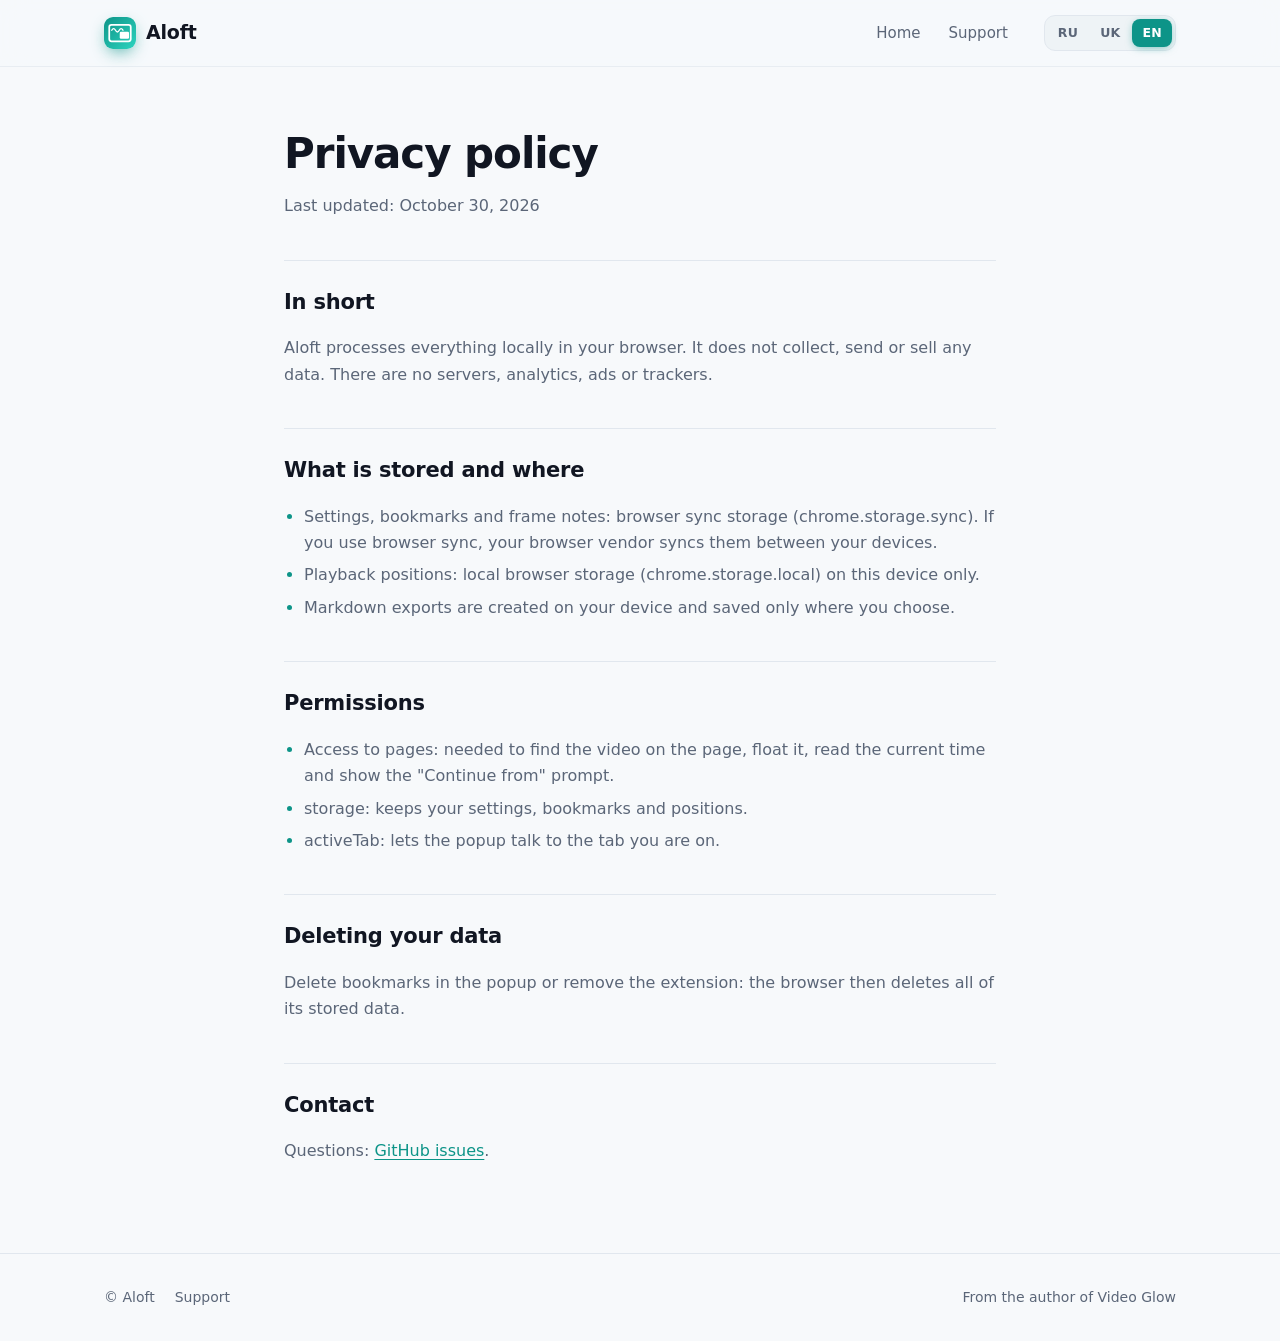
==== docs/privacy.html @ 87ee79db "Rename the product to Aloft" ====
<!doctype html>
<html lang="en">
<head>
  <meta charset="utf-8">
  <meta name="viewport" content="width=device-width, initial-scale=1">
  <title>Aloft — Privacy policy</title>
  <link rel="icon" href="img/logo.svg" type="image/svg+xml">
  <link rel="stylesheet" href="style.css">
</head>
<body data-page="privacy">
<header class="top">
  <div class="wrap">
    <a class="brand" href="index.html"><img src="img/logo.svg" alt="">Aloft</a>
    <nav class="links"><a href="index.html" data-i18n="navHome">Home</a><a href="support.html" data-i18n="navSupport">Support</a></nav>
    <div class="langs"><button data-lang="ru">RU</button><button data-lang="uk">UK</button><button data-lang="en">EN</button></div>
  </div>
</header>
<main class="wrap page">
  <h1 data-i18n="pvTitle">Privacy policy</h1>
  <p data-i18n="pvUpdated">Last updated: October 30, 2026</p>
  <h2 data-i18n="pvShortT">In short</h2>
  <p data-i18n="pvShortD">Aloft processes everything locally in your browser. It does not collect, send or sell any data. There are no servers, analytics, ads or trackers.</p>
  <h2 data-i18n="pvStoreT">What is stored and where</h2>
  <ul>
    <li data-i18n="pvStore1">Settings, bookmarks and frame notes: browser sync storage (chrome.storage.sync). If you use browser sync, your browser vendor syncs them between your devices.</li>
    <li data-i18n="pvStore2">Playback positions: local browser storage (chrome.storage.local) on this device only.</li>
    <li data-i18n="pvStore3">Markdown exports are created on your device and saved only where you choose.</li>
  </ul>
  <h2 data-i18n="pvPermT">Permissions</h2>
  <ul>
    <li data-i18n="pvPerm1">Access to pages: needed to find the video on the page, float it, read the current time and show the "Continue from" prompt.</li>
    <li data-i18n="pvPerm2">storage: keeps your settings, bookmarks and positions.</li>
    <li data-i18n="pvPerm3">activeTab: lets the popup talk to the tab you are on.</li>
  </ul>
  <h2 data-i18n="pvDelT">Deleting your data</h2>
  <p data-i18n="pvDelD">Delete bookmarks in the popup or remove the extension: the browser then deletes all of its stored data.</p>
  <h2 data-i18n="pvContactT">Contact</h2>
  <p data-i18n="pvContactD">Questions: <a href="https://github.com/vkardin/floatr/issues">GitHub issues</a>.</p>
</main>
<footer><div class="wrap"><span>© Aloft</span><a href="support.html" data-i18n="navSupport">Support</a><a class="sp" href="https://github.com/vkardin/video-glow" data-i18n="fromAuthor">From the author of Video Glow</a></div></footer>
<script src="i18n.js"></script>
<script src="app.js"></script>
</body>
</html>
---- docs/style.css ----
:root{--bg:#0b0e14;--bg2:#10151f;--card:#151b27;--card2:#1a2130;--line:#232b3b;--line2:#2f3a4f;--text:#e8ecf3;--muted:#94a0b5;--accent:#2dd4bf;--accent2:#0d9488;--glow:rgba(45,212,191,.18);--violet:rgba(129,140,248,.14);--ink:#06201d;--radius:18px;--shadow:0 1px 0 rgba(255,255,255,.04) inset,0 10px 30px -12px rgba(0,0,0,.6)}
@media (prefers-color-scheme:light){:root{--bg:#f7f9fb;--bg2:#eef3f6;--card:#fff;--card2:#fbfdfd;--line:#e1e7ee;--line2:#cdd7e1;--text:#111622;--muted:#5b6678;--accent:#0d9488;--accent2:#0f766e;--glow:rgba(13,148,136,.14);--violet:rgba(99,102,241,.10);--ink:#fff;--shadow:0 1px 2px rgba(16,24,40,.04),0 12px 32px -16px rgba(16,24,40,.18)}}
*{box-sizing:border-box}
html{scroll-behavior:smooth;scroll-padding-top:80px;-webkit-text-size-adjust:100%}
body{margin:0;background:var(--bg);color:var(--text);font:16px/1.65 Inter,system-ui,-apple-system,"Segoe UI",Roboto,sans-serif;-webkit-font-smoothing:antialiased;text-rendering:optimizeLegibility;overflow-x:clip}
::selection{background:color-mix(in srgb,var(--accent) 35%,transparent)}
a{color:var(--accent);text-underline-offset:3px}
a:hover{color:color-mix(in srgb,var(--accent) 80%,var(--text))}
:focus-visible{outline:2px solid var(--accent);outline-offset:3px;border-radius:8px}
.wrap{max-width:1120px;margin:0 auto;padding:0 24px}

/* Header */
header.top{position:sticky;top:0;z-index:10;background:color-mix(in srgb,var(--bg) 78%,transparent);backdrop-filter:saturate(160%) blur(14px);-webkit-backdrop-filter:saturate(160%) blur(14px);border-bottom:1px solid color-mix(in srgb,var(--line) 70%,transparent)}
header.top .wrap{display:flex;align-items:center;gap:24px;height:66px}
.brand{display:flex;align-items:center;gap:10px;font-weight:700;font-size:19px;letter-spacing:-.01em;color:var(--text);text-decoration:none}
.brand:hover{color:var(--text)}
.brand img{width:32px;height:32px;border-radius:9px;box-shadow:0 6px 18px -6px var(--accent)}
nav.links{display:flex;gap:4px;margin-left:auto}
nav.links a{color:var(--muted);text-decoration:none;font-size:15px;font-weight:500;padding:6px 12px;border-radius:9px;transition:color .15s,background .15s}
nav.links a:hover{color:var(--text);background:color-mix(in srgb,var(--text) 6%,transparent)}
.langs{display:flex;gap:2px;background:var(--bg2);border:1px solid var(--line);border-radius:11px;padding:3px}
.langs button{font:inherit;font-size:12.5px;font-weight:600;letter-spacing:.02em;border:0;background:none;color:var(--muted);padding:4px 10px;border-radius:8px;cursor:pointer;transition:color .15s,background .15s}
.langs button:hover{color:var(--text)}
.langs button.on{background:var(--accent);color:var(--ink);box-shadow:0 2px 8px -2px color-mix(in srgb,var(--accent) 60%,transparent)}

/* Hero */
main.wrap{position:relative}
main.wrap:not(.page)::before{content:"";position:absolute;z-index:-1;inset:-66px calc(50% - 50vw) 0;pointer-events:none;background:radial-gradient(520px 340px at 72% 46%,var(--glow),transparent 70%),radial-gradient(460px 300px at 18% 18%,var(--violet),transparent 70%)}
.hero{padding:88px 0 80px;display:grid;grid-template-columns:1.05fr 1fr;gap:56px;align-items:center}
.hero h1{font-size:clamp(36px,5.2vw,58px);line-height:1.05;margin:0 0 20px;letter-spacing:-.03em;font-weight:800;text-wrap:balance}
.hero h1 em{font-style:normal;background:linear-gradient(100deg,var(--accent) 10%,#818cf8 95%);-webkit-background-clip:text;background-clip:text;color:transparent}
.hero p.lead{color:var(--muted);font-size:18.5px;line-height:1.6;margin:0 0 32px;max-width:34em;text-wrap:pretty}
.cta{display:flex;gap:12px;flex-wrap:wrap}
.btn{display:inline-flex;align-items:center;gap:8px;padding:12px 22px;border-radius:12px;font-weight:600;text-decoration:none;border:1px solid var(--line2);color:var(--text);background:var(--card);transition:transform .15s,box-shadow .2s,background .2s,border-color .2s}
.btn:hover{color:var(--text);transform:translateY(-1px);border-color:color-mix(in srgb,var(--accent) 45%,var(--line2))}
.btn:active{transform:none}
.btn.primary{background:linear-gradient(180deg,color-mix(in srgb,var(--accent) 88%,#fff),var(--accent));color:var(--ink);border-color:transparent;box-shadow:0 10px 28px -10px var(--accent),0 1px 0 rgba(255,255,255,.35) inset}
.btn.primary:hover{color:var(--ink);box-shadow:0 14px 34px -10px var(--accent),0 1px 0 rgba(255,255,255,.35) inset}

/* Demo window */
.demo{position:relative;aspect-ratio:16/11;border-radius:var(--radius);background:linear-gradient(180deg,var(--card2),var(--card));border:1px solid var(--line2);overflow:hidden;box-shadow:0 40px 90px -30px rgba(0,0,0,.55),0 0 0 1px rgba(255,255,255,.02)}
.demo::before{content:"";position:absolute;left:0;right:0;top:0;height:34px;border-bottom:1px solid var(--line);background-color:var(--bg2);background-image:radial-gradient(circle at 18px 17px,#ff5f57 5px,transparent 5.5px),radial-gradient(circle at 36px 17px,#febc2e 5px,transparent 5.5px),radial-gradient(circle at 54px 17px,#28c840 5px,transparent 5.5px)}
.demo .doc{position:absolute;inset:34px 0 0;padding:22px}
.demo .bar{height:12px;border-radius:6px;background:var(--bg2);margin-bottom:13px}
.demo .bar.s{width:60%}.demo .bar.m{width:80%}
.pip{position:absolute;right:18px;bottom:18px;width:58%;aspect-ratio:16/9;border-radius:14px;overflow:hidden;background:radial-gradient(120% 90% at 20% 10%,#14b8a6 0,transparent 55%),linear-gradient(135deg,#0f766e,#1e3a5f 55%,#3730a3);box-shadow:0 24px 60px -12px rgba(0,0,0,.6),0 0 0 1px rgba(255,255,255,.12) inset;animation:float 6s ease-in-out infinite}
.pip .sub{position:absolute;left:50%;bottom:44px;transform:translateX(-50%);background:rgba(0,0,0,.72);color:#fff;font-size:13px;padding:3px 10px;border-radius:6px;white-space:nowrap}
.pip .ctl{position:absolute;left:0;right:0;bottom:0;display:flex;gap:10px;align-items:center;padding:8px 12px;background:linear-gradient(transparent,rgba(0,0,0,.75));color:#fff;font-size:12px}
.pip .ctl i{width:16px;height:16px;border-radius:4px;background:rgba(255,255,255,.85);display:inline-block}
.pip .ctl b{margin-left:auto;color:#5eead4;font-variant-numeric:tabular-nums}
.pip .wave{position:absolute;left:12%;right:12%;top:30%;height:40px}
.toast{position:absolute;left:22px;top:46%;z-index:2;background:rgba(17,20,28,.94);color:#fff;font-size:13px;padding:8px 10px 8px 12px;border-radius:11px;display:flex;gap:10px;align-items:center;box-shadow:0 14px 34px -10px rgba(0,0,0,.6),0 0 0 1px rgba(255,255,255,.08) inset;animation:pop .6s .3s both cubic-bezier(.2,.9,.3,1.2)}
.toast span{background:#2dd4bf;color:#06201d;padding:3px 9px;border-radius:7px;font-weight:600}
@keyframes float{50%{transform:translateY(-8px)}}
@keyframes pop{from{opacity:0;transform:translateY(8px) scale(.96)}}

/* Sections */
section{padding:88px 0;position:relative}
section h2{font-size:clamp(28px,3.6vw,40px);line-height:1.15;margin:0 0 12px;letter-spacing:-.025em;font-weight:750;text-wrap:balance}
section .sub{color:var(--muted);font-size:17px;margin:0 0 40px;max-width:44em;text-wrap:pretty}
.alt{background:var(--bg2);border-block:1px solid color-mix(in srgb,var(--line) 60%,transparent)}
.grid{display:grid;grid-template-columns:repeat(3,1fr);gap:18px}
.card{position:relative;background:var(--card);border:1px solid var(--line);border-radius:var(--radius);padding:26px;box-shadow:var(--shadow);transition:transform .2s,border-color .2s,box-shadow .2s}
.grid .card:hover{transform:translateY(-3px);border-color:color-mix(in srgb,var(--accent) 40%,var(--line))}
.card h3{margin:16px 0 8px;font-size:17.5px;line-height:1.3;letter-spacing:-.01em}
.card p{margin:0;color:var(--muted);font-size:15px;line-height:1.6}
.ico{width:44px;height:44px;border-radius:13px;background:linear-gradient(140deg,color-mix(in srgb,var(--accent) 26%,transparent),color-mix(in srgb,var(--accent) 8%,transparent));border:1px solid color-mix(in srgb,var(--accent) 28%,transparent);color:var(--accent);display:grid;place-items:center;font-size:21px;line-height:1}
.steps{counter-reset:s;display:grid;grid-template-columns:repeat(3,1fr);gap:18px;position:relative}
.steps::before{content:"";position:absolute;left:44px;right:44px;top:43px;height:2px;background:linear-gradient(90deg,var(--accent),color-mix(in srgb,var(--accent) 15%,transparent));opacity:.45}
.steps .card::before{counter-increment:s;content:counter(s);position:relative;display:grid;place-items:center;width:36px;height:36px;border-radius:50%;background:var(--accent);color:var(--ink);font-weight:700;box-shadow:0 0 0 6px var(--card),0 6px 16px -4px var(--accent)}

/* FAQ */
details.faq{background:var(--card);border:1px solid var(--line);border-radius:14px;margin-bottom:10px;transition:border-color .2s,box-shadow .2s}
details.faq:hover{border-color:var(--line2)}
details.faq[open]{border-color:color-mix(in srgb,var(--accent) 40%,var(--line));box-shadow:var(--shadow)}
details.faq summary{cursor:pointer;font-weight:600;list-style:none;display:flex;align-items:center;gap:16px;justify-content:space-between;padding:16px 20px}
details.faq summary::-webkit-details-marker{display:none}
details.faq summary::after{content:"";flex:none;width:9px;height:9px;border-right:2px solid var(--muted);border-bottom:2px solid var(--muted);transform:translateY(-3px) rotate(45deg);transition:transform .2s}
details.faq[open] summary::after{transform:translateY(2px) rotate(225deg);border-color:var(--accent)}
details.faq p{color:var(--muted);margin:0;padding:0 20px 18px}

/* Footer */
footer{border-top:1px solid var(--line);padding:32px 0;color:var(--muted);font-size:14px}
footer .wrap{display:flex;gap:20px;flex-wrap:wrap;align-items:center}
footer a{color:var(--muted);text-decoration:none;transition:color .15s}
footer a:hover{color:var(--text)}
footer .sp{margin-left:auto}

/* Support / privacy pages */
.page{padding:64px 24px 72px;max-width:760px}
.page h1{font-size:clamp(32px,4.4vw,42px);line-height:1.1;letter-spacing:-.025em;margin:0 0 16px}
.page h2{font-size:21px;letter-spacing:-.01em;margin:40px 0 10px;padding-top:24px;border-top:1px solid var(--line)}
.page p,.page li{color:var(--muted)}
.page ul{padding-left:20px}
.page li{margin:6px 0}
.page li::marker{color:var(--accent)}

@media (max-width:860px){
  .hero{grid-template-columns:1fr;padding:48px 0 56px;gap:40px}
  .grid,.steps{grid-template-columns:1fr}
  .steps::before{display:none}
  section{padding:64px 0}
  header.top .wrap{flex-wrap:wrap;height:auto;padding-top:10px;row-gap:4px}
  .langs{margin-left:auto}
  nav.links{order:3;width:calc(100% + 24px);margin:0 -12px;overflow-x:auto;scrollbar-width:none;padding-bottom:6px}
  nav.links::-webkit-scrollbar{display:none}
  nav.links a{white-space:nowrap}
  html{scroll-padding-top:110px}
}
@media (max-width:520px){
  .wrap{padding:0 16px}
  .page{padding:44px 16px 56px}
  .hero p.lead{font-size:17px}
  .cta .btn{flex:1 1 auto;justify-content:center}
  .card{padding:22px}
  .pip .sub{font-size:11px;bottom:36px}
  .pip .ctl{gap:6px;font-size:10.5px;padding:6px 9px}
  .pip .ctl i{width:12px;height:12px}
  .toast{font-size:11.5px;left:14px}
  footer .sp{margin-left:0;width:100%}
}
@media (prefers-reduced-motion:reduce){
  html{scroll-behavior:auto}
  *,*::before,*::after{animation:none!important;transition:none!important}
}
/* Donate */
:root{--text-2:var(--text);--field:var(--bg2);--warn:#f59e0b;--r:var(--radius)}
@media (prefers-color-scheme:light){:root{--warn:#b45309}}
.tile{background:var(--card);border:1px solid var(--line);border-radius:var(--r);padding:20px;box-shadow:var(--shadow);transition:transform .2s,border-color .2s}
.tile:hover{transform:translateY(-3px);border-color:var(--line2)}
.donate .tile{display:flex;flex-direction:column;gap:14px}
.wallets{display:grid;grid-template-columns:repeat(4,1fr);gap:16px}
.coin{display:flex;align-items:center;gap:10px}
.coin i{width:32px;height:32px;border-radius:50%;display:grid;place-items:center;font:700 13px inherit;font-style:normal;color:#fff;flex:none;box-shadow:0 4px 12px -4px rgba(0,0,0,.5)}
.coin b{margin:0;font-size:15px}
.coin small{display:block;color:var(--muted);font-size:12px}
.qr{background:#fff;border-radius:12px;padding:10px;box-shadow:0 0 0 1px rgba(0,0,0,.06) inset}
.qr img{width:100%;height:auto;image-rendering:pixelated;display:block}
.addr{font:12.5px/1.45 ui-monospace,"SF Mono","Cascadia Mono",Menlo,Consolas,monospace;color:var(--text-2);word-break:break-all;background:var(--field);border:1px solid var(--line);border-radius:10px;padding:9px 10px;user-select:all}
.copy{width:100%;justify-content:center;padding:10px;font-size:14px;cursor:pointer;font-family:inherit;margin-top:auto}
.copy:hover{background:color-mix(in srgb,var(--accent) 12%,var(--card))}
.copy.done{background:var(--accent);color:var(--ink);border-color:transparent}
.warn{color:var(--warn);font-size:13.5px;margin:22px 0 0;display:flex;gap:8px;align-items:flex-start}
.warn::before{content:"!";flex:none;display:grid;place-items:center;width:18px;height:18px;margin-top:1px;border-radius:50%;background:color-mix(in srgb,var(--warn) 18%,transparent);font-weight:700;font-size:12px}
.thanks{color:var(--muted);font-size:14px;margin-top:8px}
@media (max-width:860px){.wallets{grid-template-columns:1fr 1fr}}
@media (max-width:520px){.wallets{grid-template-columns:1fr}.qr{width:100%;max-width:220px;margin:0 auto}}
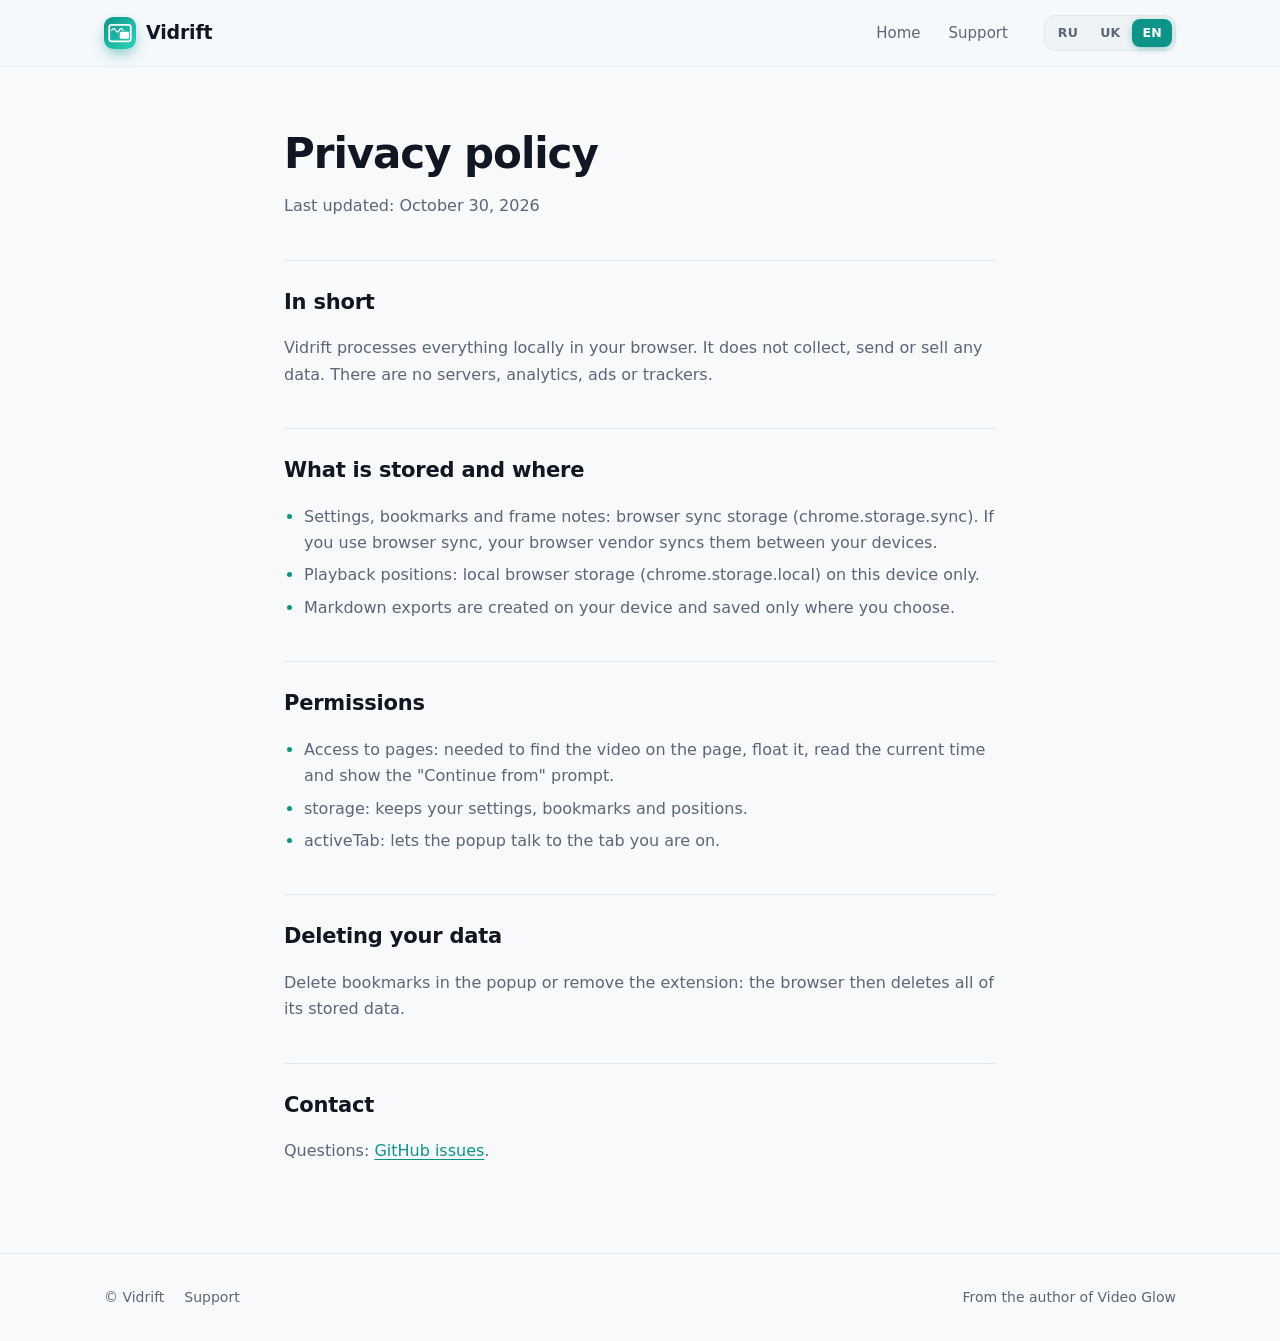
==== commit dd244511: "Rename the product to Vidrift" ====
--- a/docs/privacy.html
+++ b/docs/privacy.html
@@ -3,14 +3,14 @@
 <head>
   <meta charset="utf-8">
   <meta name="viewport" content="width=device-width, initial-scale=1">
-  <title>Aloft — Privacy policy</title>
+  <title>Vidrift — Privacy policy</title>
   <link rel="icon" href="img/logo.svg" type="image/svg+xml">
   <link rel="stylesheet" href="style.css">
 </head>
 <body data-page="privacy">
 <header class="top">
   <div class="wrap">
-    <a class="brand" href="index.html"><img src="img/logo.svg" alt="">Aloft</a>
+    <a class="brand" href="index.html"><img src="img/logo.svg" alt="">Vidrift</a>
     <nav class="links"><a href="index.html" data-i18n="navHome">Home</a><a href="support.html" data-i18n="navSupport">Support</a></nav>
     <div class="langs"><button data-lang="ru">RU</button><button data-lang="uk">UK</button><button data-lang="en">EN</button></div>
   </div>
@@ -19,7 +19,7 @@
   <h1 data-i18n="pvTitle">Privacy policy</h1>
   <p data-i18n="pvUpdated">Last updated: October 30, 2026</p>
   <h2 data-i18n="pvShortT">In short</h2>
-  <p data-i18n="pvShortD">Aloft processes everything locally in your browser. It does not collect, send or sell any data. There are no servers, analytics, ads or trackers.</p>
+  <p data-i18n="pvShortD">Vidrift processes everything locally in your browser. It does not collect, send or sell any data. There are no servers, analytics, ads or trackers.</p>
   <h2 data-i18n="pvStoreT">What is stored and where</h2>
   <ul>
     <li data-i18n="pvStore1">Settings, bookmarks and frame notes: browser sync storage (chrome.storage.sync). If you use browser sync, your browser vendor syncs them between your devices.</li>
@@ -35,9 +35,9 @@
   <h2 data-i18n="pvDelT">Deleting your data</h2>
   <p data-i18n="pvDelD">Delete bookmarks in the popup or remove the extension: the browser then deletes all of its stored data.</p>
   <h2 data-i18n="pvContactT">Contact</h2>
-  <p data-i18n="pvContactD">Questions: <a href="https://github.com/vkardin/floatr/issues">GitHub issues</a>.</p>
+  <p data-i18n="pvContactD">Questions: <a href="https://github.com/vkardin/aloft/issues">GitHub issues</a>.</p>
 </main>
-<footer><div class="wrap"><span>© Aloft</span><a href="support.html" data-i18n="navSupport">Support</a><a class="sp" href="https://github.com/vkardin/video-glow" data-i18n="fromAuthor">From the author of Video Glow</a></div></footer>
+<footer><div class="wrap"><span>© Vidrift</span><a href="support.html" data-i18n="navSupport">Support</a><a class="sp" href="https://github.com/vkardin/video-glow" data-i18n="fromAuthor">From the author of Video Glow</a></div></footer>
 <script src="i18n.js"></script>
 <script src="app.js"></script>
 </body>
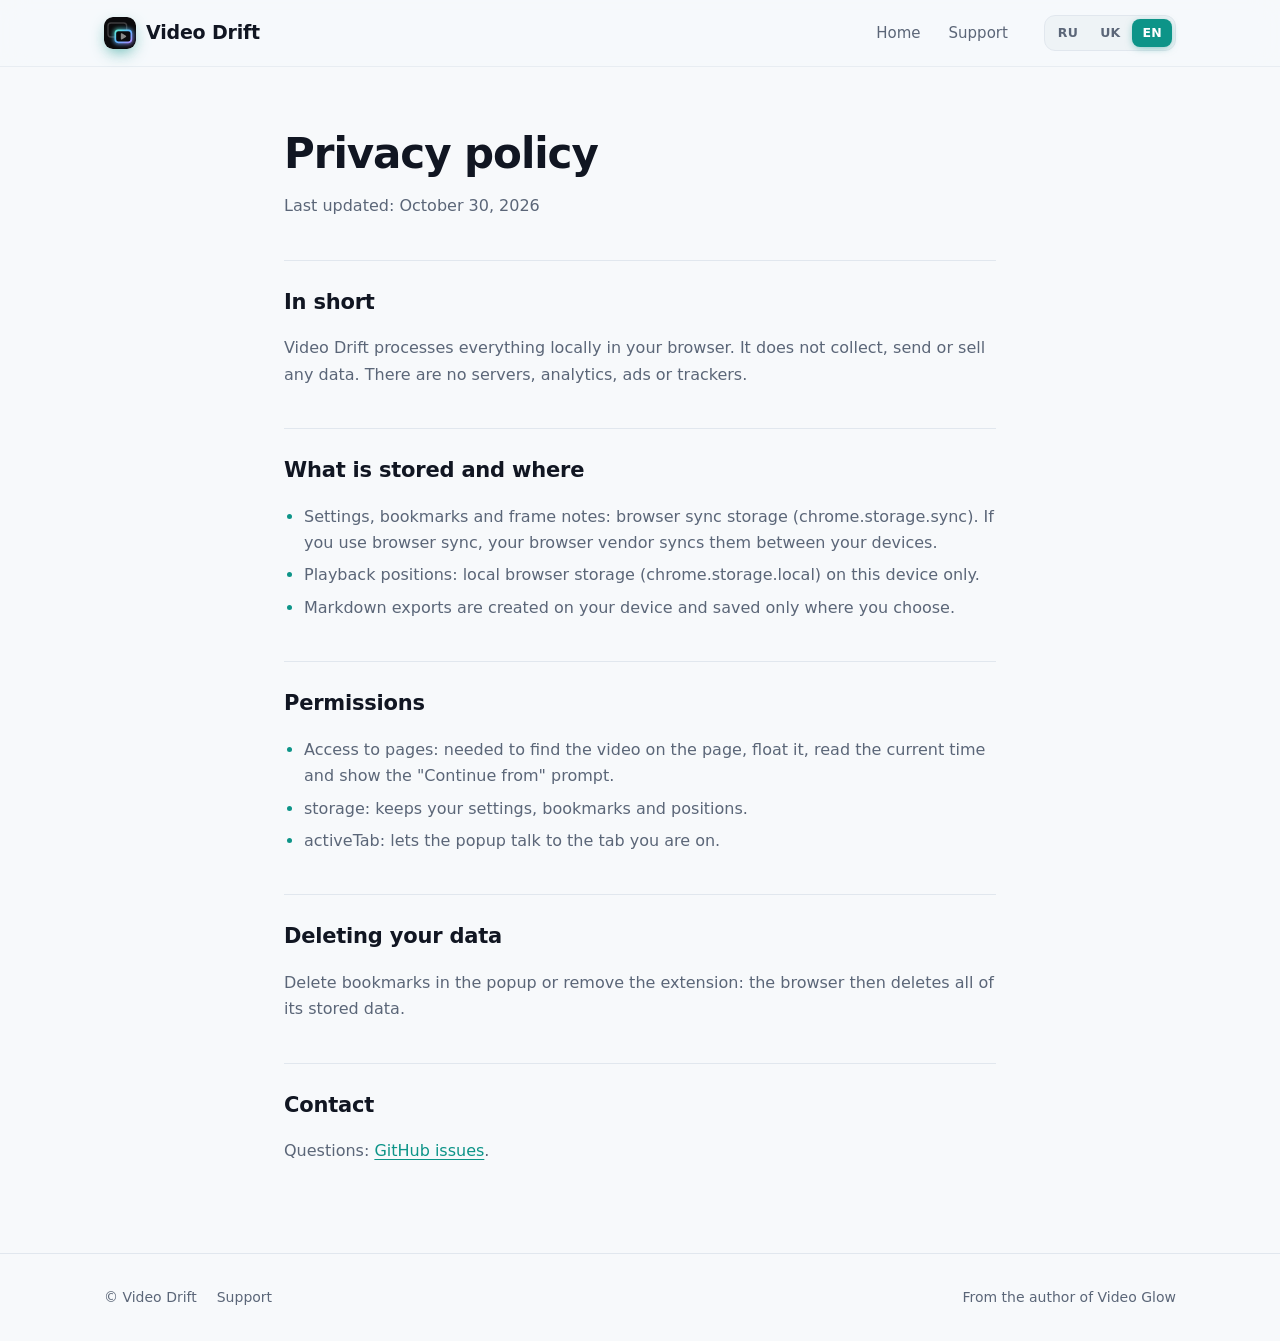
==== commit 9c4ecba8: "Rename to Video Drift, new logo and README in the Video Glow style" ====
--- a/docs/privacy.html
+++ b/docs/privacy.html
@@ -3,14 +3,14 @@
 <head>
   <meta charset="utf-8">
   <meta name="viewport" content="width=device-width, initial-scale=1">
-  <title>Vidrift — Privacy policy</title>
+  <title>Video Drift — Privacy policy</title>
   <link rel="icon" href="img/logo.svg" type="image/svg+xml">
   <link rel="stylesheet" href="style.css">
 </head>
 <body data-page="privacy">
 <header class="top">
   <div class="wrap">
-    <a class="brand" href="index.html"><img src="img/logo.svg" alt="">Vidrift</a>
+    <a class="brand" href="index.html"><img src="img/logo.svg" alt="">Video Drift</a>
     <nav class="links"><a href="index.html" data-i18n="navHome">Home</a><a href="support.html" data-i18n="navSupport">Support</a></nav>
     <div class="langs"><button data-lang="ru">RU</button><button data-lang="uk">UK</button><button data-lang="en">EN</button></div>
   </div>
@@ -19,7 +19,7 @@
   <h1 data-i18n="pvTitle">Privacy policy</h1>
   <p data-i18n="pvUpdated">Last updated: October 30, 2026</p>
   <h2 data-i18n="pvShortT">In short</h2>
-  <p data-i18n="pvShortD">Vidrift processes everything locally in your browser. It does not collect, send or sell any data. There are no servers, analytics, ads or trackers.</p>
+  <p data-i18n="pvShortD">Video Drift processes everything locally in your browser. It does not collect, send or sell any data. There are no servers, analytics, ads or trackers.</p>
   <h2 data-i18n="pvStoreT">What is stored and where</h2>
   <ul>
     <li data-i18n="pvStore1">Settings, bookmarks and frame notes: browser sync storage (chrome.storage.sync). If you use browser sync, your browser vendor syncs them between your devices.</li>
@@ -35,9 +35,9 @@
   <h2 data-i18n="pvDelT">Deleting your data</h2>
   <p data-i18n="pvDelD">Delete bookmarks in the popup or remove the extension: the browser then deletes all of its stored data.</p>
   <h2 data-i18n="pvContactT">Contact</h2>
-  <p data-i18n="pvContactD">Questions: <a href="https://github.com/vkardin/aloft/issues">GitHub issues</a>.</p>
+  <p data-i18n="pvContactD">Questions: <a href="https://github.com/vkardin/video-drift/issues">GitHub issues</a>.</p>
 </main>
-<footer><div class="wrap"><span>© Vidrift</span><a href="support.html" data-i18n="navSupport">Support</a><a class="sp" href="https://github.com/vkardin/video-glow" data-i18n="fromAuthor">From the author of Video Glow</a></div></footer>
+<footer><div class="wrap"><span>© Video Drift</span><a href="support.html" data-i18n="navSupport">Support</a><a class="sp" href="https://github.com/vkardin/video-glow" data-i18n="fromAuthor">From the author of Video Glow</a></div></footer>
 <script src="i18n.js"></script>
 <script src="app.js"></script>
 </body>
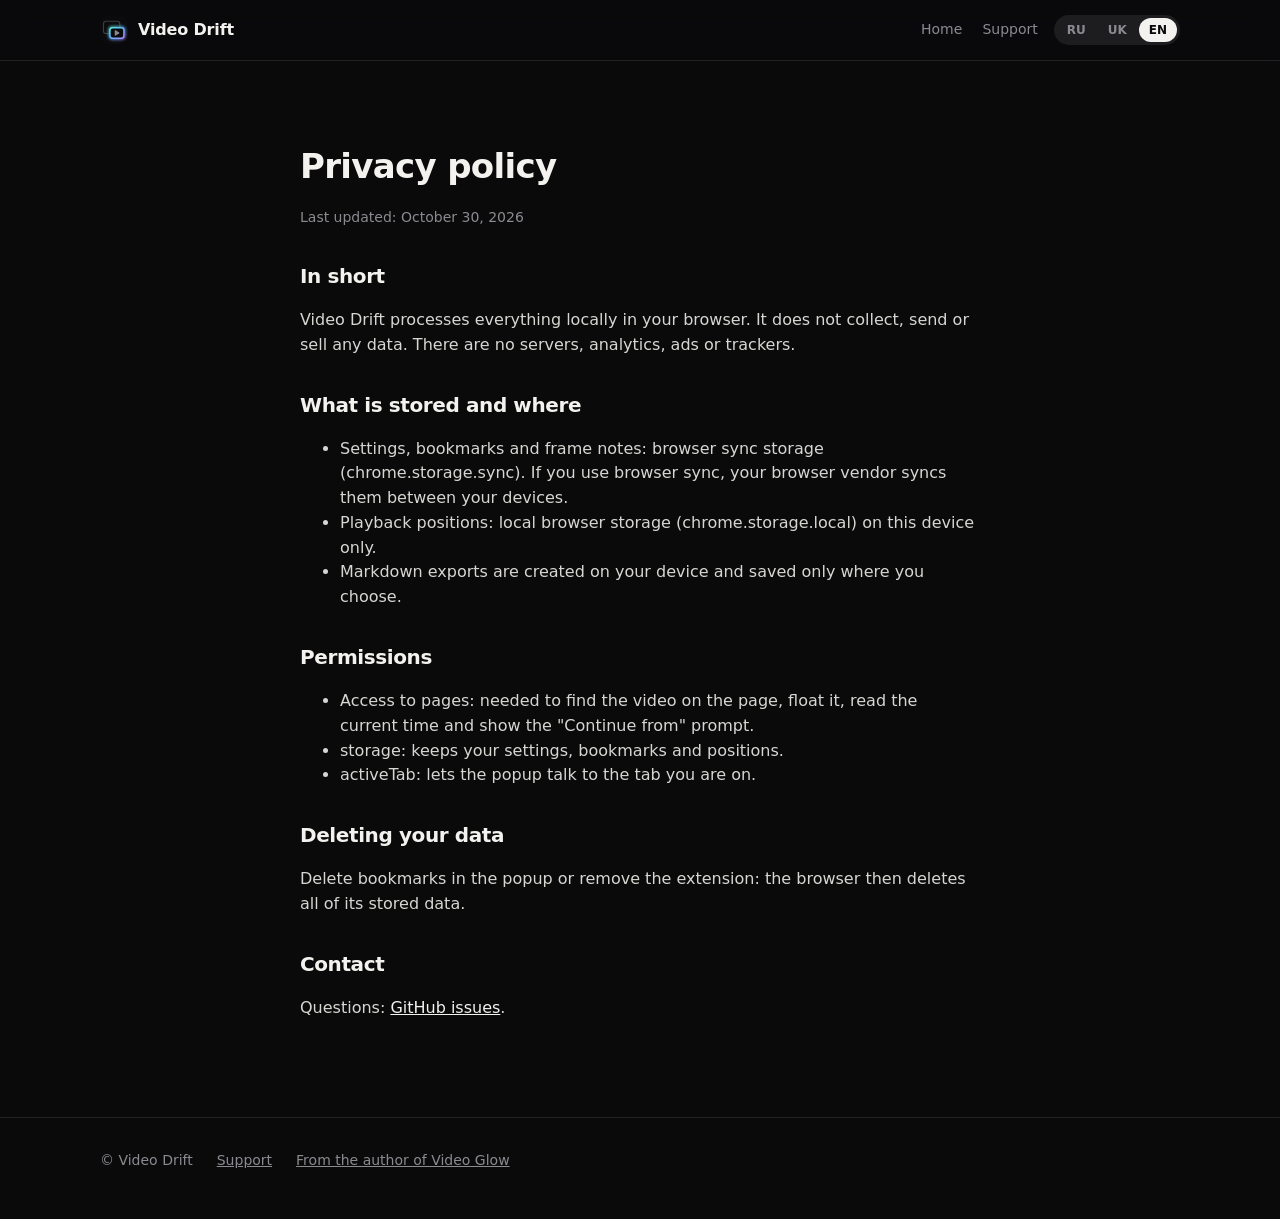
==== commit 6686be20: "Restyle the website after Video Glow: dark layout, hero demo, more from the author" ====
--- a/docs/privacy.html
+++ b/docs/privacy.html
@@ -11,13 +11,13 @@
 <header class="top">
   <div class="wrap">
     <a class="brand" href="index.html"><img src="img/logo.svg" alt="">Video Drift</a>
-    <nav class="links"><a href="index.html" data-i18n="navHome">Home</a><a href="support.html" data-i18n="navSupport">Support</a></nav>
-    <div class="langs"><button data-lang="ru">RU</button><button data-lang="uk">UK</button><button data-lang="en">EN</button></div>
+    <nav class="nav"><a href="index.html" data-i18n="navHome">Home</a><a href="support.html" data-i18n="navSupport">Support</a></nav>
+    <div class="langs" role="group" aria-label="Language"><button type="button" data-lang="ru">RU</button><button type="button" data-lang="uk">UK</button><button type="button" data-lang="en">EN</button></div>
   </div>
 </header>
-<main class="wrap page">
+<main class="wrap doc">
   <h1 data-i18n="pvTitle">Privacy policy</h1>
-  <p data-i18n="pvUpdated">Last updated: October 30, 2026</p>
+  <p class="muted-date" data-i18n="pvUpdated">Last updated: October 30, 2026</p>
   <h2 data-i18n="pvShortT">In short</h2>
   <p data-i18n="pvShortD">Video Drift processes everything locally in your browser. It does not collect, send or sell any data. There are no servers, analytics, ads or trackers.</p>
   <h2 data-i18n="pvStoreT">What is stored and where</h2>
@@ -37,7 +37,7 @@
   <h2 data-i18n="pvContactT">Contact</h2>
   <p data-i18n="pvContactD">Questions: <a href="https://github.com/vkardin/video-drift/issues">GitHub issues</a>.</p>
 </main>
-<footer><div class="wrap"><span>© Video Drift</span><a href="support.html" data-i18n="navSupport">Support</a><a class="sp" href="https://github.com/vkardin/video-glow" data-i18n="fromAuthor">From the author of Video Glow</a></div></footer>
+<footer class="foot"><div class="wrap"><span>© Video Drift</span><a href="support.html" data-i18n="navSupport">Support</a><a href="https://github.com/vkardin/video-glow" data-i18n="fromAuthor">From the author of Video Glow</a></div></footer>
 <script src="i18n.js"></script>
 <script src="app.js"></script>
 </body>
--- a/docs/style.css
+++ b/docs/style.css
@@ -1,147 +1,207 @@
-:root{--bg:#0b0e14;--bg2:#10151f;--card:#151b27;--card2:#1a2130;--line:#232b3b;--line2:#2f3a4f;--text:#e8ecf3;--muted:#94a0b5;--accent:#2dd4bf;--accent2:#0d9488;--glow:rgba(45,212,191,.18);--violet:rgba(129,140,248,.14);--ink:#06201d;--radius:18px;--shadow:0 1px 0 rgba(255,255,255,.04) inset,0 10px 30px -12px rgba(0,0,0,.6)}
-@media (prefers-color-scheme:light){:root{--bg:#f7f9fb;--bg2:#eef3f6;--card:#fff;--card2:#fbfdfd;--line:#e1e7ee;--line2:#cdd7e1;--text:#111622;--muted:#5b6678;--accent:#0d9488;--accent2:#0f766e;--glow:rgba(13,148,136,.14);--violet:rgba(99,102,241,.10);--ink:#fff;--shadow:0 1px 2px rgba(16,24,40,.04),0 12px 32px -16px rgba(16,24,40,.18)}}
-*{box-sizing:border-box}
-html{scroll-behavior:smooth;scroll-padding-top:80px;-webkit-text-size-adjust:100%}
-body{margin:0;background:var(--bg);color:var(--text);font:16px/1.65 Inter,system-ui,-apple-system,"Segoe UI",Roboto,sans-serif;-webkit-font-smoothing:antialiased;text-rendering:optimizeLegibility;overflow-x:clip}
-::selection{background:color-mix(in srgb,var(--accent) 35%,transparent)}
-a{color:var(--accent);text-underline-offset:3px}
-a:hover{color:color-mix(in srgb,var(--accent) 80%,var(--text))}
-:focus-visible{outline:2px solid var(--accent);outline-offset:3px;border-radius:8px}
-.wrap{max-width:1120px;margin:0 auto;padding:0 24px}
+:root {
+  --bg: #0a0a0b; --card: #131315; --line: #222225;
+  --text: #f3f2ef; --text-2: #d7d6d2; --muted: #8b8a90;
+  --field: #1d1d20; --accent: #f3f2ef; --warn: #f2c66d;
+  --r: 16px;
+  --font: "Inter", "SF Pro Text", "Segoe UI Variable Text", "Segoe UI", system-ui, -apple-system, Roboto, sans-serif;
+  color-scheme: dark;
+}
+* { box-sizing: border-box; }
+html { scroll-behavior: smooth; }
+body { margin: 0; background: var(--bg); color: var(--text); font: 16px/1.55 var(--font); -webkit-font-smoothing: antialiased; }
+a { color: inherit; }
+img { max-width: 100%; height: auto; display: block; }
+.wrap { max-width: 1120px; margin: 0 auto; padding: 0 20px; }
 
 /* Header */
-header.top{position:sticky;top:0;z-index:10;background:color-mix(in srgb,var(--bg) 78%,transparent);backdrop-filter:saturate(160%) blur(14px);-webkit-backdrop-filter:saturate(160%) blur(14px);border-bottom:1px solid color-mix(in srgb,var(--line) 70%,transparent)}
-header.top .wrap{display:flex;align-items:center;gap:24px;height:66px}
-.brand{display:flex;align-items:center;gap:10px;font-weight:700;font-size:19px;letter-spacing:-.01em;color:var(--text);text-decoration:none}
-.brand:hover{color:var(--text)}
-.brand img{width:32px;height:32px;border-radius:9px;box-shadow:0 6px 18px -6px var(--accent)}
-nav.links{display:flex;gap:4px;margin-left:auto}
-nav.links a{color:var(--muted);text-decoration:none;font-size:15px;font-weight:500;padding:6px 12px;border-radius:9px;transition:color .15s,background .15s}
-nav.links a:hover{color:var(--text);background:color-mix(in srgb,var(--text) 6%,transparent)}
-.langs{display:flex;gap:2px;background:var(--bg2);border:1px solid var(--line);border-radius:11px;padding:3px}
-.langs button{font:inherit;font-size:12.5px;font-weight:600;letter-spacing:.02em;border:0;background:none;color:var(--muted);padding:4px 10px;border-radius:8px;cursor:pointer;transition:color .15s,background .15s}
-.langs button:hover{color:var(--text)}
-.langs button.on{background:var(--accent);color:var(--ink);box-shadow:0 2px 8px -2px color-mix(in srgb,var(--accent) 60%,transparent)}
+.top { position: sticky; top: 0; z-index: 10; background: rgba(10,10,11,.82); backdrop-filter: blur(12px); border-bottom: 1px solid var(--line); }
+.top .wrap { display: flex; align-items: center; gap: 16px; height: 60px; }
+.brand { display: flex; align-items: center; gap: 10px; font-weight: 650; text-decoration: none; letter-spacing: -.01em; }
+.brand img { width: 28px; height: 28px; }
+.nav { display: flex; gap: 20px; margin-left: auto; font-size: 14px; }
+.nav a { color: var(--muted); text-decoration: none; }
+.nav a:hover { color: var(--text); }
+.langs { display: flex; gap: 2px; background: var(--field); border-radius: 999px; padding: 3px; }
+.langs button { border: 0; background: none; color: var(--muted); font: 600 12px var(--font); padding: 5px 10px; border-radius: 999px; cursor: pointer; }
+.langs button[aria-pressed="true"] { background: var(--text); color: var(--bg); }
+
+/* Buttons */
+.btn { display: inline-flex; align-items: center; gap: 8px; padding: 12px 20px; border-radius: 999px; font: 600 15px var(--font); text-decoration: none; border: 1px solid var(--line); background: var(--card); color: var(--text); cursor: pointer; }
+.btn:hover { background: var(--field); }
+.btn.primary { background: var(--text); color: var(--bg); border-color: var(--text); }
+.btn.primary:hover { background: #fff; }
+.btn svg { width: 18px; height: 18px; }
 
 /* Hero */
-main.wrap{position:relative}
-main.wrap:not(.page)::before{content:"";position:absolute;z-index:-1;inset:-66px calc(50% - 50vw) 0;pointer-events:none;background:radial-gradient(520px 340px at 72% 46%,var(--glow),transparent 70%),radial-gradient(460px 300px at 18% 18%,var(--violet),transparent 70%)}
-.hero{padding:88px 0 80px;display:grid;grid-template-columns:1.05fr 1fr;gap:56px;align-items:center}
-.hero h1{font-size:clamp(36px,5.2vw,58px);line-height:1.05;margin:0 0 20px;letter-spacing:-.03em;font-weight:800;text-wrap:balance}
-.hero h1 em{font-style:normal;background:linear-gradient(100deg,var(--accent) 10%,#818cf8 95%);-webkit-background-clip:text;background-clip:text;color:transparent}
-.hero p.lead{color:var(--muted);font-size:18.5px;line-height:1.6;margin:0 0 32px;max-width:34em;text-wrap:pretty}
-.cta{display:flex;gap:12px;flex-wrap:wrap}
-.btn{display:inline-flex;align-items:center;gap:8px;padding:12px 22px;border-radius:12px;font-weight:600;text-decoration:none;border:1px solid var(--line2);color:var(--text);background:var(--card);transition:transform .15s,box-shadow .2s,background .2s,border-color .2s}
-.btn:hover{color:var(--text);transform:translateY(-1px);border-color:color-mix(in srgb,var(--accent) 45%,var(--line2))}
-.btn:active{transform:none}
-.btn.primary{background:linear-gradient(180deg,color-mix(in srgb,var(--accent) 88%,#fff),var(--accent));color:var(--ink);border-color:transparent;box-shadow:0 10px 28px -10px var(--accent),0 1px 0 rgba(255,255,255,.35) inset}
-.btn.primary:hover{color:var(--ink);box-shadow:0 14px 34px -10px var(--accent),0 1px 0 rgba(255,255,255,.35) inset}
-
-/* Demo window */
-.demo{position:relative;aspect-ratio:16/11;border-radius:var(--radius);background:linear-gradient(180deg,var(--card2),var(--card));border:1px solid var(--line2);overflow:hidden;box-shadow:0 40px 90px -30px rgba(0,0,0,.55),0 0 0 1px rgba(255,255,255,.02)}
-.demo::before{content:"";position:absolute;left:0;right:0;top:0;height:34px;border-bottom:1px solid var(--line);background-color:var(--bg2);background-image:radial-gradient(circle at 18px 17px,#ff5f57 5px,transparent 5.5px),radial-gradient(circle at 36px 17px,#febc2e 5px,transparent 5.5px),radial-gradient(circle at 54px 17px,#28c840 5px,transparent 5.5px)}
-.demo .doc{position:absolute;inset:34px 0 0;padding:22px}
-.demo .bar{height:12px;border-radius:6px;background:var(--bg2);margin-bottom:13px}
-.demo .bar.s{width:60%}.demo .bar.m{width:80%}
-.pip{position:absolute;right:18px;bottom:18px;width:58%;aspect-ratio:16/9;border-radius:14px;overflow:hidden;background:radial-gradient(120% 90% at 20% 10%,#14b8a6 0,transparent 55%),linear-gradient(135deg,#0f766e,#1e3a5f 55%,#3730a3);box-shadow:0 24px 60px -12px rgba(0,0,0,.6),0 0 0 1px rgba(255,255,255,.12) inset;animation:float 6s ease-in-out infinite}
-.pip .sub{position:absolute;left:50%;bottom:44px;transform:translateX(-50%);background:rgba(0,0,0,.72);color:#fff;font-size:13px;padding:3px 10px;border-radius:6px;white-space:nowrap}
-.pip .ctl{position:absolute;left:0;right:0;bottom:0;display:flex;gap:10px;align-items:center;padding:8px 12px;background:linear-gradient(transparent,rgba(0,0,0,.75));color:#fff;font-size:12px}
-.pip .ctl i{width:16px;height:16px;border-radius:4px;background:rgba(255,255,255,.85);display:inline-block}
-.pip .ctl b{margin-left:auto;color:#5eead4;font-variant-numeric:tabular-nums}
-.pip .wave{position:absolute;left:12%;right:12%;top:30%;height:40px}
-.toast{position:absolute;left:22px;top:46%;z-index:2;background:rgba(17,20,28,.94);color:#fff;font-size:13px;padding:8px 10px 8px 12px;border-radius:11px;display:flex;gap:10px;align-items:center;box-shadow:0 14px 34px -10px rgba(0,0,0,.6),0 0 0 1px rgba(255,255,255,.08) inset;animation:pop .6s .3s both cubic-bezier(.2,.9,.3,1.2)}
-.toast span{background:#2dd4bf;color:#06201d;padding:3px 9px;border-radius:7px;font-weight:600}
-@keyframes float{50%{transform:translateY(-8px)}}
-@keyframes pop{from{opacity:0;transform:translateY(8px) scale(.96)}}
+.hero { padding: 72px 0 40px; text-align: center; }
+.hero h1 { font-size: clamp(34px, 6vw, 60px); line-height: 1.05; letter-spacing: -.03em; margin: 0 auto 18px; max-width: 14ch; }
+.hero p.lead { color: var(--text-2); font-size: clamp(17px, 2.2vw, 20px); max-width: 40ch; margin: 0 auto 30px; }
+.cta { display: flex; flex-wrap: wrap; justify-content: center; gap: 10px; }
+.free { color: var(--muted); font-size: 13px; margin-top: 14px; }
+.screen { position: relative; margin: 56px auto 0; max-width: 960px; }
+.screen::before, .screen::after { content: ""; position: absolute; inset: 6% 4%; filter: blur(70px); z-index: 0; pointer-events: none; will-change: transform, opacity; }
+.screen::before { background: conic-gradient(from 200deg, #5eead4, #5fb4ff, #a98bff, #5fb4ff, #5eead4); opacity: .55; animation: glow-a 9s ease-in-out infinite alternate; }
+.screen::after { background: conic-gradient(from 20deg, #a98bff, #5eead4, #5fb4ff, #a98bff); opacity: 0; animation: glow-b 13s ease-in-out infinite alternate; }
+.screen img { position: relative; z-index: 1; border-radius: 14px; border: 1px solid var(--line); }
+/* Only transform and opacity animate, so the blurred layer is painted once */
+@keyframes glow-a { to { transform: translate(1.5%, -1%) scale(1.04); opacity: .4; } }
+@keyframes glow-b { to { transform: translate(-1.5%, 1%) scale(1.03); opacity: .5; } }
+.screen.paused::before, .screen.paused::after { animation-play-state: paused; }
+@media (prefers-reduced-motion: reduce) { .screen::before, .screen::after { animation: none; } }
 
 /* Sections */
-section{padding:88px 0;position:relative}
-section h2{font-size:clamp(28px,3.6vw,40px);line-height:1.15;margin:0 0 12px;letter-spacing:-.025em;font-weight:750;text-wrap:balance}
-section .sub{color:var(--muted);font-size:17px;margin:0 0 40px;max-width:44em;text-wrap:pretty}
-.alt{background:var(--bg2);border-block:1px solid color-mix(in srgb,var(--line) 60%,transparent)}
-.grid{display:grid;grid-template-columns:repeat(3,1fr);gap:18px}
-.card{position:relative;background:var(--card);border:1px solid var(--line);border-radius:var(--radius);padding:26px;box-shadow:var(--shadow);transition:transform .2s,border-color .2s,box-shadow .2s}
-.grid .card:hover{transform:translateY(-3px);border-color:color-mix(in srgb,var(--accent) 40%,var(--line))}
-.card h3{margin:16px 0 8px;font-size:17.5px;line-height:1.3;letter-spacing:-.01em}
-.card p{margin:0;color:var(--muted);font-size:15px;line-height:1.6}
-.ico{width:44px;height:44px;border-radius:13px;background:linear-gradient(140deg,color-mix(in srgb,var(--accent) 26%,transparent),color-mix(in srgb,var(--accent) 8%,transparent));border:1px solid color-mix(in srgb,var(--accent) 28%,transparent);color:var(--accent);display:grid;place-items:center;font-size:21px;line-height:1}
-.steps{counter-reset:s;display:grid;grid-template-columns:repeat(3,1fr);gap:18px;position:relative}
-.steps::before{content:"";position:absolute;left:44px;right:44px;top:43px;height:2px;background:linear-gradient(90deg,var(--accent),color-mix(in srgb,var(--accent) 15%,transparent));opacity:.45}
-.steps .card::before{counter-increment:s;content:counter(s);position:relative;display:grid;place-items:center;width:36px;height:36px;border-radius:50%;background:var(--accent);color:var(--ink);font-weight:700;box-shadow:0 0 0 6px var(--card),0 6px 16px -4px var(--accent)}
-
-/* FAQ */
-details.faq{background:var(--card);border:1px solid var(--line);border-radius:14px;margin-bottom:10px;transition:border-color .2s,box-shadow .2s}
-details.faq:hover{border-color:var(--line2)}
-details.faq[open]{border-color:color-mix(in srgb,var(--accent) 40%,var(--line));box-shadow:var(--shadow)}
-details.faq summary{cursor:pointer;font-weight:600;list-style:none;display:flex;align-items:center;gap:16px;justify-content:space-between;padding:16px 20px}
-details.faq summary::-webkit-details-marker{display:none}
-details.faq summary::after{content:"";flex:none;width:9px;height:9px;border-right:2px solid var(--muted);border-bottom:2px solid var(--muted);transform:translateY(-3px) rotate(45deg);transition:transform .2s}
-details.faq[open] summary::after{transform:translateY(2px) rotate(225deg);border-color:var(--accent)}
-details.faq p{color:var(--muted);margin:0;padding:0 20px 18px}
-
-/* Footer */
-footer{border-top:1px solid var(--line);padding:32px 0;color:var(--muted);font-size:14px}
-footer .wrap{display:flex;gap:20px;flex-wrap:wrap;align-items:center}
-footer a{color:var(--muted);text-decoration:none;transition:color .15s}
-footer a:hover{color:var(--text)}
-footer .sp{margin-left:auto}
-
-/* Support / privacy pages */
-.page{padding:64px 24px 72px;max-width:760px}
-.page h1{font-size:clamp(32px,4.4vw,42px);line-height:1.1;letter-spacing:-.025em;margin:0 0 16px}
-.page h2{font-size:21px;letter-spacing:-.01em;margin:40px 0 10px;padding-top:24px;border-top:1px solid var(--line)}
-.page p,.page li{color:var(--muted)}
-.page ul{padding-left:20px}
-.page li{margin:6px 0}
-.page li::marker{color:var(--accent)}
-
-@media (max-width:860px){
-  .hero{grid-template-columns:1fr;padding:48px 0 56px;gap:40px}
-  .grid,.steps{grid-template-columns:1fr}
-  .steps::before{display:none}
-  section{padding:64px 0}
-  header.top .wrap{flex-wrap:wrap;height:auto;padding-top:10px;row-gap:4px}
-  .langs{margin-left:auto}
-  nav.links{order:3;width:calc(100% + 24px);margin:0 -12px;overflow-x:auto;scrollbar-width:none;padding-bottom:6px}
-  nav.links::-webkit-scrollbar{display:none}
-  nav.links a{white-space:nowrap}
-  html{scroll-padding-top:110px}
+section.block { padding: 72px 0; border-top: 1px solid var(--line); }
+h2 { font-size: clamp(26px, 4vw, 38px); letter-spacing: -.02em; margin: 0 0 10px; }
+.sub { color: var(--muted); margin: 0 0 36px; max-width: 60ch; }
+
+.feat { display: grid; grid-template-columns: 1fr 1fr; gap: 40px; align-items: center; margin-bottom: 64px; }
+.feat:last-child { margin-bottom: 0; }
+.feat:nth-child(even) .pic { order: 2; }
+.feat .pic img { border-radius: 12px; border: 1px solid var(--line); }
+.feat h3 { font-size: 24px; margin: 0 0 10px; letter-spacing: -.01em; }
+.feat p { color: var(--text-2); margin: 0; }
+
+.grid { display: grid; grid-template-columns: repeat(3, 1fr); gap: 14px; }
+.tile { background: var(--card); border: 1px solid var(--line); border-radius: var(--r); padding: 20px; }
+.tile b { display: block; margin-bottom: 6px; }
+.tile span { color: var(--muted); font-size: 14px; }
+
+.install { display: grid; grid-template-columns: 1fr 1fr; gap: 14px; }
+.store { display: flex; align-items: center; gap: 16px; padding: 22px; text-decoration: none; }
+.store svg { width: 40px; height: 40px; flex: none; }
+.store b { display: block; font-size: 17px; }
+.store span { color: var(--muted); font-size: 14px; }
+.store:hover { border-color: #3a3a3f; }
+
+/* Donate */
+.donate .tile { display: flex; flex-direction: column; gap: 14px; }
+.wallets { display: grid; grid-template-columns: repeat(4, 1fr); gap: 14px; }
+.coin { display: flex; align-items: center; gap: 10px; }
+.coin i { width: 30px; height: 30px; border-radius: 50%; display: grid; place-items: center; font: 700 12px var(--font); font-style: normal; color: #fff; flex: none; }
+.coin b { margin: 0; font-size: 15px; }
+.coin small { display: block; color: var(--muted); font-size: 12px; }
+.qr { background: #fff; border-radius: 12px; padding: 10px; }
+.qr img { width: 100%; height: auto; image-rendering: pixelated; }
+.addr { font: 12.5px/1.45 ui-monospace, "SF Mono", "Cascadia Mono", Menlo, Consolas, monospace; color: var(--text-2); word-break: break-all; background: var(--field); border-radius: 10px; padding: 9px 10px; user-select: all; }
+.copy { width: 100%; justify-content: center; padding: 10px; font-size: 14px; }
+.copy.done { background: var(--text); color: var(--bg); }
+.warn { color: var(--warn); font-size: 13px; margin: 18px 0 0; }
+.thanks { color: var(--muted); font-size: 14px; margin-top: 8px; }
+
+footer.foot { border-top: 1px solid var(--line); padding: 32px 0 48px; color: var(--muted); font-size: 14px; }
+footer.foot .wrap { display: flex; flex-wrap: wrap; gap: 8px 24px; align-items: center; }
+footer.foot a { color: var(--muted); }
+
+/* More from the author */
+.apps { display: grid; grid-template-columns: repeat(2, 1fr); gap: 22px; }
+.app { --a: #2fbf86; --b: #7cf0c0; background: var(--card); border: 1px solid var(--line); border-radius: var(--r); overflow: hidden; display: flex; flex-direction: column; transition: transform .15s, box-shadow .15s, border-color .15s; }
+.app-glow { --a: #ff7a8a; --b: #ffb36b; }
+.app-uni { --a: #7aa7ff; --b: #d99a5b; }
+.app-snapt { --a: #8b5cf6; --b: #c4b5fd; }
+.app:hover { transform: translateY(-3px); border-color: color-mix(in srgb, var(--a) 45%, var(--line)); box-shadow: 0 18px 44px color-mix(in srgb, var(--a) 18%, transparent); }
+.app .shot { display: block; position: relative; background: #0b0b0d; }
+.app .shot::after { content: ""; position: absolute; inset: auto 0 0; height: 3px; background: linear-gradient(90deg, var(--a), var(--b)); }
+.app .shot img { width: 100%; aspect-ratio: 16 / 10; object-fit: cover; }
+.app-body { padding: 22px 24px 24px; display: flex; flex-direction: column; flex: 1; }
+.app header { display: flex; align-items: center; gap: 14px; }
+.app header img { width: 52px; height: 52px; border-radius: 13px; flex: none; box-shadow: 0 6px 18px color-mix(in srgb, var(--a) 30%, transparent); }
+.app header h3 { margin: 0; font-size: 21px; }
+.app header span { color: var(--muted); font-size: 14px; }
+.app p { margin: 14px 0 16px; color: var(--text-2); }
+.chips { list-style: none; margin: 0 0 22px; padding: 0; display: flex; flex-wrap: wrap; gap: 8px; }
+.chips li { font-size: 13px; font-weight: 600; padding: 4px 11px; border-radius: 999px; background: color-mix(in srgb, var(--a) 13%, transparent); color: color-mix(in srgb, var(--a) 70%, var(--text)); }
+.app-links { margin-top: auto; display: flex; flex-wrap: wrap; gap: 10px; }
+.btn-app { display: inline-flex; align-items: center; gap: 7px; padding: 9px 15px; border-radius: 10px; border: 1px solid var(--line); color: var(--text); text-decoration: none; font-weight: 600; font-size: 14px; }
+.btn-app:hover { border-color: var(--a); }
+.btn-app svg { width: 15px; height: 15px; }
+.btn-app.primary { border-color: transparent; color: #0b0d10; background: linear-gradient(90deg, var(--a), var(--b)); }
+.btn-app.primary:hover { filter: brightness(1.06); }
+@media (max-width: 820px) { .apps { grid-template-columns: 1fr; } }
+@media (prefers-reduced-motion: reduce) { .app { transition: none; } .app:hover { transform: none; } }
+
+/* Policy pages */
+.doc { max-width: 720px; padding: 56px 20px 80px; }
+.doc h1 { font-size: 34px; letter-spacing: -.02em; }
+.doc p, .doc li { color: var(--text-2); }
+
+@media (max-width: 960px) {
+  .wallets { grid-template-columns: 1fr 1fr; }
+  .grid { grid-template-columns: 1fr 1fr; }
 }
-@media (max-width:520px){
-  .wrap{padding:0 16px}
-  .page{padding:44px 16px 56px}
-  .hero p.lead{font-size:17px}
-  .cta .btn{flex:1 1 auto;justify-content:center}
-  .card{padding:22px}
-  .pip .sub{font-size:11px;bottom:36px}
-  .pip .ctl{gap:6px;font-size:10.5px;padding:6px 9px}
-  .pip .ctl i{width:12px;height:12px}
-  .toast{font-size:11.5px;left:14px}
-  footer .sp{margin-left:0;width:100%}
+@media (max-width: 680px) {
+  .wrap { padding: 0 16px; }
+  .nav { display: none; }
+  .langs { margin-left: auto; }
+  .feat, .install { grid-template-columns: 1fr; gap: 18px; }
+  .feat:nth-child(even) .pic { order: 0; }
+  .grid { grid-template-columns: 1fr; }
+  .wallets { grid-template-columns: 1fr; }
+  .qr { max-width: 220px; margin: 0 auto; }
+  .hero { padding-top: 48px; }
+  section.block { padding: 56px 0; }
 }
-@media (prefers-reduced-motion:reduce){
-  html{scroll-behavior:auto}
-  *,*::before,*::after{animation:none!important;transition:none!important}
-}
-/* Donate */
-:root{--text-2:var(--text);--field:var(--bg2);--warn:#f59e0b;--r:var(--radius)}
-@media (prefers-color-scheme:light){:root{--warn:#b45309}}
-.tile{background:var(--card);border:1px solid var(--line);border-radius:var(--r);padding:20px;box-shadow:var(--shadow);transition:transform .2s,border-color .2s}
-.tile:hover{transform:translateY(-3px);border-color:var(--line2)}
-.donate .tile{display:flex;flex-direction:column;gap:14px}
-.wallets{display:grid;grid-template-columns:repeat(4,1fr);gap:16px}
-.coin{display:flex;align-items:center;gap:10px}
-.coin i{width:32px;height:32px;border-radius:50%;display:grid;place-items:center;font:700 13px inherit;font-style:normal;color:#fff;flex:none;box-shadow:0 4px 12px -4px rgba(0,0,0,.5)}
-.coin b{margin:0;font-size:15px}
-.coin small{display:block;color:var(--muted);font-size:12px}
-.qr{background:#fff;border-radius:12px;padding:10px;box-shadow:0 0 0 1px rgba(0,0,0,.06) inset}
-.qr img{width:100%;height:auto;image-rendering:pixelated;display:block}
-.addr{font:12.5px/1.45 ui-monospace,"SF Mono","Cascadia Mono",Menlo,Consolas,monospace;color:var(--text-2);word-break:break-all;background:var(--field);border:1px solid var(--line);border-radius:10px;padding:9px 10px;user-select:all}
-.copy{width:100%;justify-content:center;padding:10px;font-size:14px;cursor:pointer;font-family:inherit;margin-top:auto}
-.copy:hover{background:color-mix(in srgb,var(--accent) 12%,var(--card))}
-.copy.done{background:var(--accent);color:var(--ink);border-color:transparent}
-.warn{color:var(--warn);font-size:13.5px;margin:22px 0 0;display:flex;gap:8px;align-items:flex-start}
-.warn::before{content:"!";flex:none;display:grid;place-items:center;width:18px;height:18px;margin-top:1px;border-radius:50%;background:color-mix(in srgb,var(--warn) 18%,transparent);font-weight:700;font-size:12px}
-.thanks{color:var(--muted);font-size:14px;margin-top:8px}
-@media (max-width:860px){.wallets{grid-template-columns:1fr 1fr}}
-@media (max-width:520px){.wallets{grid-template-columns:1fr}.qr{width:100%;max-width:220px;margin:0 auto}}
+.doc h2 { font-size: 20px; margin: 32px 0 8px; }
+.doc .muted-date { color: var(--muted); font-size: 14px; margin-top: -8px; }
+.doc a { color: var(--text); }
+.brand + .langs { margin-left: auto; }
+.hero.small { padding: 64px 0 8px; }
+section.block.first { border-top: 0; padding-top: 32px; }
+.store .emoji { font-size: 34px; line-height: 1; flex: none; }
+.note { color: var(--muted); font-size: 14px; margin: 18px 0 0; }
+.note a { color: var(--text); }
+.faq { display: grid; gap: 10px; max-width: 820px; }
+.faq details { background: var(--card); border: 1px solid var(--line); border-radius: var(--r); padding: 16px 20px; }
+.faq summary { cursor: pointer; font-weight: 600; }
+.faq p { color: var(--text-2); margin: 10px 0 0; }
+.fb-cta { display: flex; align-items: center; justify-content: space-between; gap: 24px; flex-wrap: wrap; }
+.fb-cta .sub { margin-bottom: 0; }
+.fb-form { display: flex; flex-direction: column; gap: 16px; max-width: 720px; padding: 24px; }
+.seg { display: inline-flex; gap: 2px; background: var(--field); border-radius: 999px; padding: 3px; align-self: flex-start; flex-wrap: wrap; }
+.seg label { cursor: pointer; }
+.seg input { position: absolute; opacity: 0; pointer-events: none; }
+.seg span { display: block; padding: 7px 16px; border-radius: 999px; color: var(--muted); font-weight: 600; font-size: 14px; }
+.seg input:checked + span { background: var(--text); color: var(--bg); }
+.seg input:focus-visible + span { outline: 2px solid var(--text); outline-offset: 2px; }
+.fld { display: flex; flex-direction: column; gap: 6px; font-size: 14px; color: var(--text-2); }
+.fld textarea, .fld input { font: 15px/1.5 var(--font); color: var(--text); background: var(--field); border: 1px solid var(--line); border-radius: 12px; padding: 12px 14px; resize: vertical; }
+.fld textarea:focus, .fld input:focus { outline: none; border-color: #4a4a50; }
+.fb-form .btn { align-self: flex-start; }
+.fb-form .btn:disabled { opacity: .6; cursor: default; }
+.hp { position: absolute; left: -9999px; width: 1px; height: 1px; }
+.fb-status { margin: 0; font-size: 14px; color: var(--muted); min-height: 1.4em; }
+.fb-status.ok { color: #7ddc8a; }
+.fb-status.err { color: var(--warn); }
+.fb-grid { display: grid; grid-template-columns: minmax(0, 1.5fr) minmax(0, 1fr); gap: 24px; align-items: start; }
+.fb-grid .fb-form { max-width: none; }
+.fb-side { display: flex; flex-direction: column; gap: 12px; }
+.fb-side h3 { margin: 4px 0 4px; font-size: 18px; color: var(--text-2); }
+.fb-side .note { margin-top: 4px; }
+.faq { max-width: none; }
+@media (max-width: 860px) { .fb-grid { grid-template-columns: 1fr; } }
+.fb-status:empty { display: none; }
+
+/* Hero demo: a page with the floating player */
+.demo { position: relative; z-index: 1; aspect-ratio: 16 / 10; border-radius: 14px; border: 1px solid var(--line); background: var(--card); overflow: hidden; text-align: left; }
+.demo .chrome { height: 36px; display: flex; align-items: center; gap: 7px; padding: 0 14px; border-bottom: 1px solid var(--line); background: #101012; }
+.demo .chrome i { width: 10px; height: 10px; border-radius: 50%; background: #2a2a2e; }
+.demo .chrome span { margin-left: 12px; flex: 1; max-width: 360px; height: 18px; border-radius: 999px; background: var(--field); }
+.demo .doc-lines { padding: 6% 7%; display: grid; gap: 14px; }
+.demo .doc-lines b { height: 14px; border-radius: 7px; background: var(--field); }
+.demo .doc-lines b:nth-child(1) { width: 46%; height: 22px; background: #26262a; }
+.demo .doc-lines b:nth-child(3n) { width: 82%; }
+.demo .doc-lines b:nth-child(4n) { width: 64%; }
+.pip { position: absolute; right: 4.5%; bottom: 6%; width: 48%; aspect-ratio: 16 / 9; border-radius: 12px; overflow: hidden; background: radial-gradient(120% 90% at 30% 20%, #1d4e63, #141a33 55%, #0b0b0d); box-shadow: 0 0 0 1.5px rgba(94,234,212,.55), 0 20px 60px rgba(0,0,0,.55), 0 0 60px rgba(95,180,255,.25); animation: drift 7s ease-in-out infinite; }
+.pip .wave { position: absolute; left: 10%; right: 10%; top: 26%; height: 22%; }
+.pip .sub { position: absolute; left: 50%; bottom: 31%; transform: translateX(-50%); background: rgba(0,0,0,.72); color: #fff; font-size: clamp(9px, 1.3vw, 13px); padding: 3px 10px; border-radius: 6px; white-space: nowrap; }
+.pip .panel { position: absolute; left: 4%; right: 4%; bottom: 6%; padding: 6px 10px; border-radius: 10px; background: rgba(13,16,23,.72); backdrop-filter: blur(8px); border: 1px solid rgba(255,255,255,.08); }
+.pip .bar { height: 3px; border-radius: 3px; background: linear-gradient(90deg, #5eead4 38%, rgba(255,255,255,.2) 38%); margin-bottom: 6px; }
+.pip .ctl { display: flex; align-items: center; gap: 8px; color: #fff; font-size: clamp(8px, 1vw, 11px); }
+.pip .ctl i { width: 11px; height: 11px; border-radius: 3px; background: rgba(255,255,255,.8); }
+.pip .ctl em { font-style: normal; margin-left: auto; color: #5eead4; font-weight: 600; }
+.resume { position: absolute; left: 6%; bottom: 8%; display: flex; gap: 10px; align-items: center; padding: 9px 9px 9px 14px; border-radius: 12px; background: rgba(13,16,23,.9); border: 1px solid rgba(255,255,255,.08); font-size: clamp(10px, 1.2vw, 13px); color: #fff; }
+.resume span { background: linear-gradient(90deg, #5eead4, #5fb4ff); color: #06201d; padding: 4px 10px; border-radius: 8px; font-weight: 700; }
+@keyframes drift { 50% { transform: translateY(-8px); } }
+@media (prefers-reduced-motion: reduce) { .pip { animation: none; } }
+@media (max-width: 680px) { .resume { display: none; } .pip { width: 70%; } }
+.feat .pic .demo { aspect-ratio: 16 / 10; }
+.hero h1 em { font-style: normal; background: linear-gradient(90deg, #5eead4, #5fb4ff, #a98bff); -webkit-background-clip: text; background-clip: text; color: transparent; }
